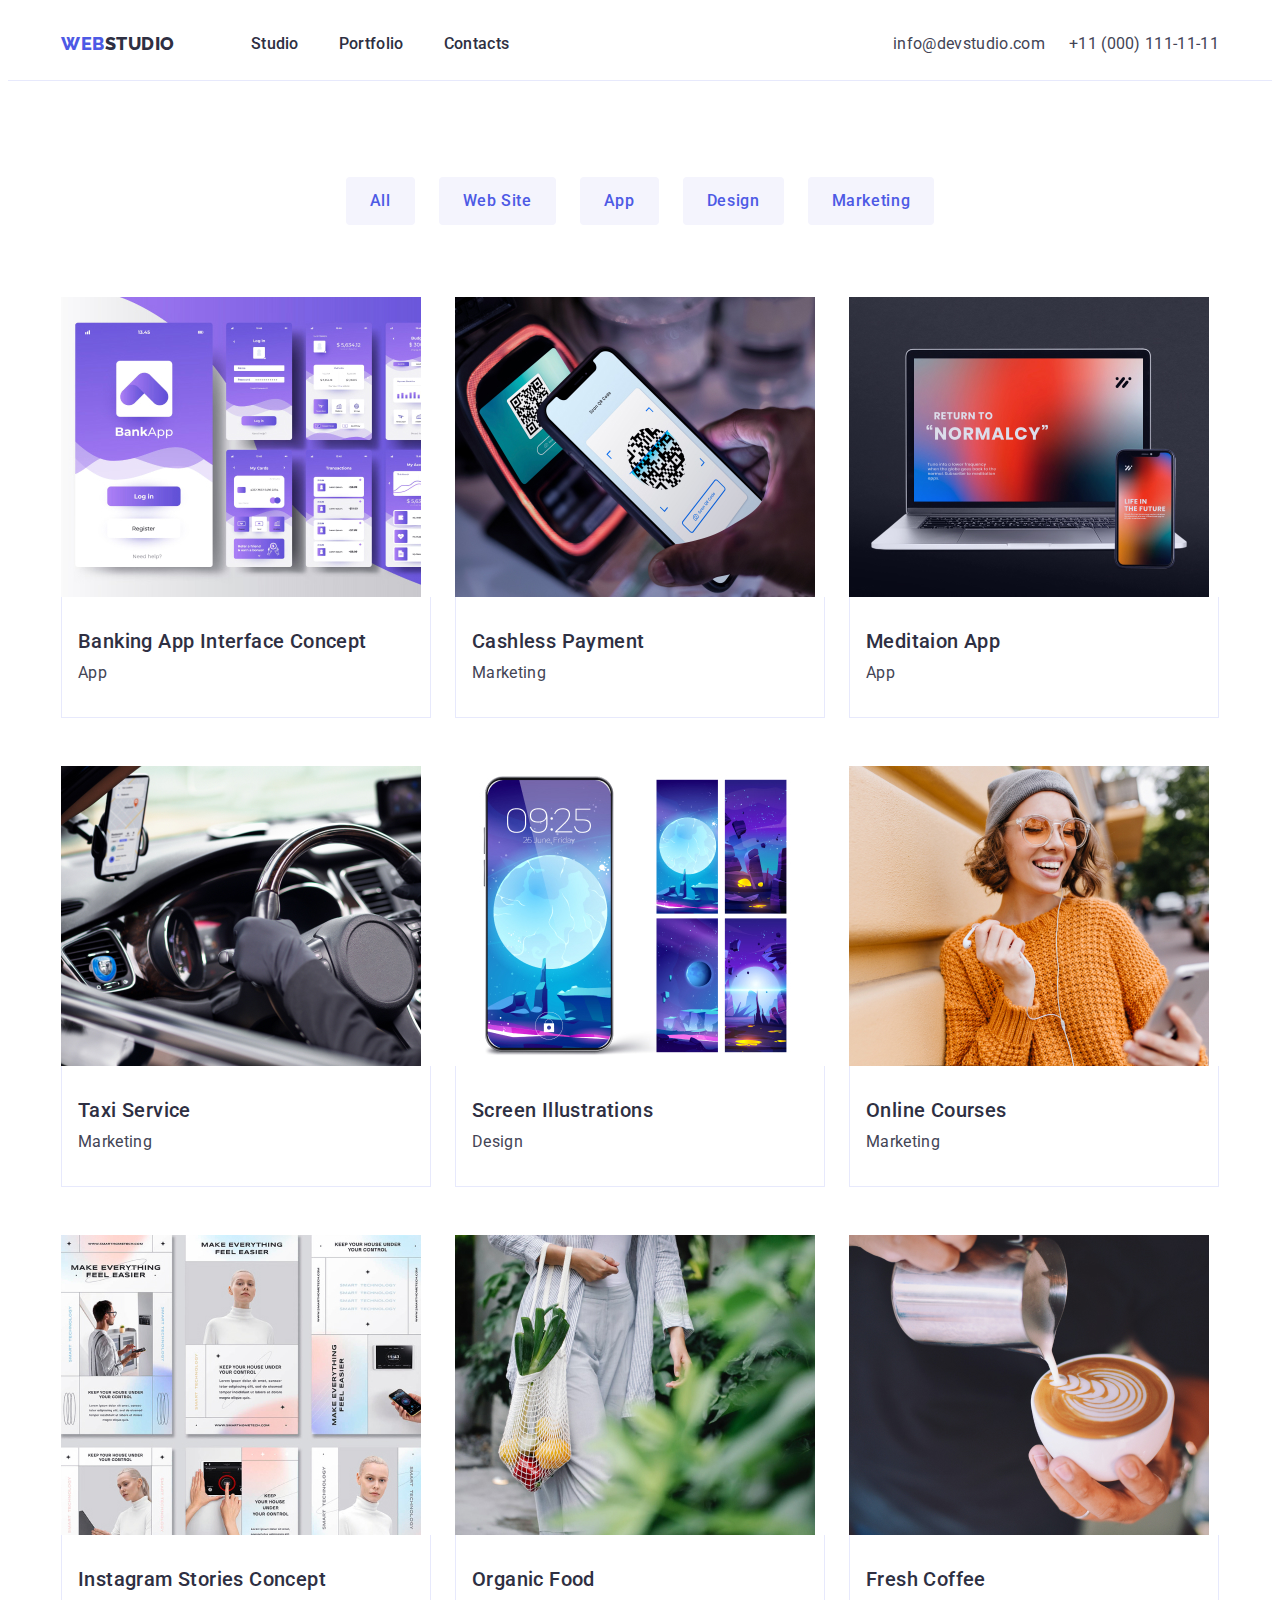
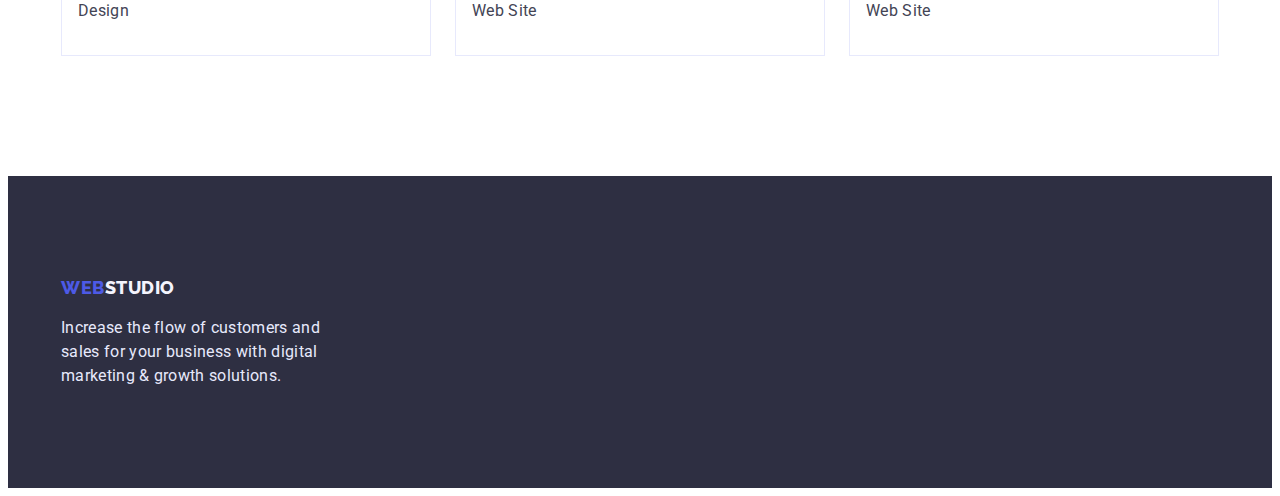
==== portfolio.html @ 55a63433 "update" ====
<!DOCTYPE html>
<html lang="en">
  <head>
    <meta charset="UTF-8" />
    <meta http-equiv="X-UA-Compatible" content="IE=edge" />
    <meta name="viewport" content="width=device-width, initial-scale=1.0" />
    <title>Document</title>
    <link rel="preconnect" href="https://fonts.googleapis.com" />
    <link rel="preconnect" href="https://fonts.gstatic.com" crossorigin />
    <link
      href="https://fonts.googleapis.com/css2?family=Raleway:wght@800&family=Roboto:wght@400;500;700;900&display=swap"
      rel="stylesheet"
    />
    <link
      rel="stylesheet"
      href="https://cdnjs.cloudflare.com/ajax/libs/modern-normalize/1.1.0/modern-normalize.min.css"
      integrity="sha512-wpPYUAdjBVSE4KJnH1VR1HeZfpl1ub8YT/NKx4PuQ5NmX2tKuGu6U/JRp5y+Y8XG2tV+wKQpNHVUX03MfMFn9Q=="
      crossorigin="anonymous"
      referrerpolicy="no-referrer"
    />
    <link rel="stylesheet" href="./css/styles.css" />
  </head>

  <body>
    <header class="page-header">
      <div class="container page-header-container">
        <nav class="header-nav">
          <a href="./index.html" class="logo-first"
            >Web<span class="logo-second">Studio</span></a
          >

          <ul class="site-nav">
            <li>
              <a href="./index.html" class="link">Studio</a>
            </li>
            <li>
              <a href="./portfolio.html" class="link">Portfolio</a>
            </li>
            <li>
              <a href="" class="link">Contacts</a>
            </li>
          </ul>
        </nav>

        <address>
          <ul class="adress-list">
            <li>
              <a class="adress-list link" href="mailto:info@devstudio.com"
                >info@devstudio.com
              </a>
            </li>
            <li>
              <a class="adress-list link" href="tel:+110001111111"
                >+11 (000) 111-11-11
              </a>
            </li>
          </ul>
        </address>
      </div>
    </header>

    <main>
      <section class="portfolio">
        <div class="container">
          <h1 hidden>Portfolio</h1>
          <ul class="container-button">
            <li><button type="button" class="button-portfolio">All</button></li>
            <li>
              <button type="button" class="button-portfolio">Web Site</button>
            </li>
            <li><button type="button" class="button-portfolio">App</button></li>
            <li>
              <button type="button" class="button-portfolio">Design</button>
            </li>
            <li>
              <button type="button" class="button-portfolio">Marketing</button>
            </li>
          </ul>

          <ul class="about-container">
            <li class="about-portfolio">
              <img src="./images/banking.jpg" alt="banking" width="360" />
              <div class="portfolio-context">
                <h3 class="about-subtitle">Banking App Interface Concept</h3>
                <p class="about-text">App</p>
              </div>
            </li>
            <li class="about-portfolio">
              <img
                src="./images/cashlesspayment.jpg"
                alt="cashless"
                width="360"
              />
              <div class="portfolio-context">
                <h3 class="about-subtitle">Cashless Payment</h3>
                <p class="about-text">Marketing</p>
              </div>
            </li>
            <li class="about-portfolio">
              <img
                src="./images/meditaionapp.jpg"
                alt="meditaion"
                width="360"
              />
              <div class="portfolio-context">
                <h3 class="about-subtitle">Meditaion App</h3>
                <p class="about-text">App</p>
              </div>
            </li>
            <li class="about-portfolio">
              <img src="./images/taxiservice.jpg" alt="taxi" width="360" />
              <div class="portfolio-context">
                <h3 class="about-subtitle">Taxi Service</h3>
                <p class="about-text">Marketing</p>
              </div>
            </li>
            <li class="about-portfolio">
              <img
                src="./images/screenillustrations.jpg"
                alt="screen"
                width="360"
              />
              <div class="portfolio-context">
                <h3 class="about-subtitle">Screen Illustrations</h3>
                <p class="about-text">Design</p>
              </div>
            </li>
            <li class="about-portfolio">
              <img src="./images/onlinecourses.jpg" alt="online" width="360" />
              <div class="portfolio-context">
                <h3 class="about-subtitle">Online Courses</h3>
                <p class="about-text">Marketing</p>
              </div>
            </li>
            <li class="about-portfolio">
              <img
                src="./images/instagramstoriesconcept.jpg"
                alt="instagram"
                width="360"
              />
              <div class="portfolio-context">
                <h3 class="about-subtitle">Instagram Stories Concept</h3>
                <p class="about-text">Design</p>
              </div>
            </li>
            <li class="about-portfolio">
              <img src="./images/organicfood.jpg" alt="food" width="360" />
              <div class="portfolio-context">
                <h3 class="about-subtitle">Organic Food</h3>
                <p class="about-text">Web Site</p>
              </div>
            </li>
            <li class="about-portfolio">
              <img src="./images/freshcoffee.jpg" alt="coffee" width="360" />
              <div class="portfolio-context">
                <h3 class="about-subtitle">Fresh Coffee</h3>
                <p class="about-text">Web Site</p>
              </div>
            </li>
          </ul>
        </div>
      </section>
    </main>
    <footer class="footer-section">
      <div class="container">
        <div class="footer-title">
          <a href="./index.html" class="logo-footer"
            >Web<span class="logo-secfooter">Studio</span></a
          >
          <p class="description-footer">
            Increase the flow of customers and sales for your business with
            digital marketing & growth solutions.
          </p>
        </div>
      </div>
    </footer>
  </body>
</html>
---- css/styles.css ----
:root {
  --accent-color: #4d5ae5;
  --primary-color: #434455;
  --main-color: #ffffff;
  --main-bg-color: #ffffff;
  --grey-color: #2e2f42;
  --grey-bg-color: #2e2f42;
  --accent-bg-color: #4d5ae5;
  --mains-color: #e7e9fc;
  --mains-bg-color: #e7e9fc;
  --main-font: 'Raleway', sans-serif;
}
body {
  font-family: 'Roboto', sans-serif;
  font-size: 16px;
  color: var(--primary-color);
  background-color: var(--main-bg-color);
}
ul {
  list-style: none;
}
h1,
h2,
h3,
h4,
p {
  margin-top: 0;
  margin-bottom: 0;
}
ul,
ol {
  margin-top: 0;
  margin-bottom: 0;
  padding-left: 0;
}
img {
  display: block;
  max-width: 100%;
  height: auto;
}

.container {
  width: 1158px;
  margin-left: auto;
  margin-right: auto;
  padding-left: 15px;
  padding-right: 15px;
}

.page-header {
  padding-top: 24px;
  padding-bottom: 24px;
  border-bottom: 1px solid #e7e9fc;
}
.page-header-container {
  display: flex;
  align-items: center;
  justify-content: space-between;
}
.header-nav {
  display: flex;
  align-items: center;
}
.site-nav {
  display: flex;
  align-items: center;
  gap: 40px;
}

.adress-list {
  font-style: normal;
  color: var(--primary-color);
  line-height: 1.5;
  letter-spacing: 0.02em;
  display: flex;
  align-items: center;
  gap: 24px;
}
.adress-list:hover,
.adress-list:focus {
  color: var(--accent-color);
}

.logo-first {
  font-family: 'Raleway';
  font-weight: 800;
  font-size: 18px;
  line-height: 1.33;
  letter-spacing: 0.03em;
  color: var(--accent-color);
  text-transform: uppercase;
  text-decoration: none;
  margin-right: 76px;
}
.logo-second {
  color: var(--grey-color);
}
.site-nav .link {
  font-weight: 500;
  line-height: 1.5;
  letter-spacing: 0.02em;
  color: var(--grey-color);
  text-decoration: none;
}
.site-nav .link:hover,
.site-nav .link:focus {
  color: var(--accent-color);
}
.adress-list {
  font-style: normal;
  color: var(--primary-color);
  line-height: 1.5;
  letter-spacing: 0.02em;
  display: flex;
  align-items: center;
  margin-left: auto;
}

.link {
  text-decoration: none;
}
.hero {
  background-color: var(--grey-bg-color);
  text-align: center;
  padding: 188px 0;
}

.hero-title {
  font-size: 56px;
  line-height: 1.07;
  text-align: center;
  letter-spacing: 0.02em;
  color: var(--main-color);
  width: 496px;
  margin-left: auto;
  margin-right: auto;
  margin-bottom: 48px;
}
.hero-button {
  font-family: 'Roboto', sans-serif;
  font-weight: 500;
  font-size: 16px;
  line-height: 1.5;
  background: var(--accent-bg-color);
  letter-spacing: 0.04em;
  color: var(--main-color);
  border-radius: 4px;
  cursor: pointer;
  border: 0px;
  min-width: 163px;
  padding-top: 16px;
  padding-bottom: 16px;
  padding-left: 32px;
  padding-right: 32px;
}
.hero-button:hover,
.hero-button.link:focus {
  color: #404bbf;
}
.description {
  padding-top: 120px;
}

.description-list {
  display: flex;
  justify-content: space-between;
}
.description-item {
  width: 264px;
}
.description-subtitle {
  font-weight: 500;
  font-size: 20px;
  line-height: 1.2;
  letter-spacing: 0.02em;
  color: var(--grey-color);
  margin-bottom: 8px;
}

.description-text {
  line-height: 1.5;
  letter-spacing: 0.02em;
  color: var(--primary-color);
}

.job {
  padding: 120px 0;
}
.job-list {
  display: flex;
  justify-content: space-between;
}

.secjob {
  background: #f4f4fd;
  padding: 120px 0;
}
.job-seclist {
  display: flex;
  justify-content: space-between;
}

.team-tittle {
  font-size: 36px;
  line-height: 1.11;
  letter-spacing: 0.02em;
  text-transform: capitalize;
  color: var(--grey-color);
  text-align: center;
  margin-bottom: 72px;
}
.job-tittle {
  font-size: 36px;
  line-height: 1.11;
  letter-spacing: 0.02em;
  text-transform: capitalize;
  color: var(--grey-color);
  text-align: center;
  margin-bottom: 72px;
}
.about-subtitle {
  font-weight: 500;
  font-size: 20px;
  line-height: 1.2;
  letter-spacing: 0.02em;
  color: var(--grey-color);
  margin-bottom: 8px;
}

.about-text {
  line-height: 1.5;
  letter-spacing: 0.02em;
  color: var(--primary-color);
}
.secjob-img {
  margin-bottom: 32px;
}
.secjob-item {
  padding-bottom: 32px;
  background: #ffffff;
  box-shadow: 0px 1px 6px rgba(46, 47, 66, 0.08),
    0px 1px 1px rgba(46, 47, 66, 0.16), 0px 2px 1px rgba(46, 47, 66, 0.08);
  border-radius: 0px 0px 4px 4px;
  text-align: center;
}

.footer-section {
  background: var(--grey-bg-color);
  padding-top: 100px;
  padding-bottom: 100px;
}
.footer-title {
  max-width: 264px;
}

.description-footer {
  margin-top: 16px;
  margin-bottom: 0px;
  line-height: 1.5;
  letter-spacing: 0.02em;
  color: var(--mains-color);
}

.logo-footer {
  font-family: 'Raleway';
  font-weight: 800;
  font-size: 18px;
  line-height: 1.33;
  letter-spacing: 0.03em;
  color: var(--accent-color);
  text-transform: uppercase;
  text-decoration: none;
}

.logo-secfooter {
  color: #f4f4fd;
}

ul {
  list-style: none;
}
.portfolio {
  padding-top: 96px;
  padding-bottom: 120px;
}
.container-button {
  display: flex;
  justify-content: center;
  gap: 24px;
  margin-bottom: 72px;
}
.button-portfolio {
  font-weight: 500;
  font-family: 'Roboto', sans-serif;
  letter-spacing: 0.04em;
  font-size: 16px;
  line-height: 1.5;
  border-radius: 4px;
  cursor: pointer;
  color: var(--accent-color);
  background-color: #f4f4fd;
  padding-top: 12px;
  padding-bottom: 12px;
  padding-left: 24px;
  padding-right: 24px;
  border: none;
}
.portfolio-context {
  padding-top: 32px;
  padding-bottom: 32px;
  padding-left: 16px;
  border: 1px solid #e7e9fc;
  border-top: 0;
}
.about-container {
  display: flex;
  flex-wrap: wrap;
  gap: 48px 24px;
}
.button-portfolio:hover,
.button-portfolio:focus {
  background-color: #404bbf;
  color: var(--main-color);
}

.about-portfolio {
  flex-basis: calc((100% - 2 * 24px) / 3);
}
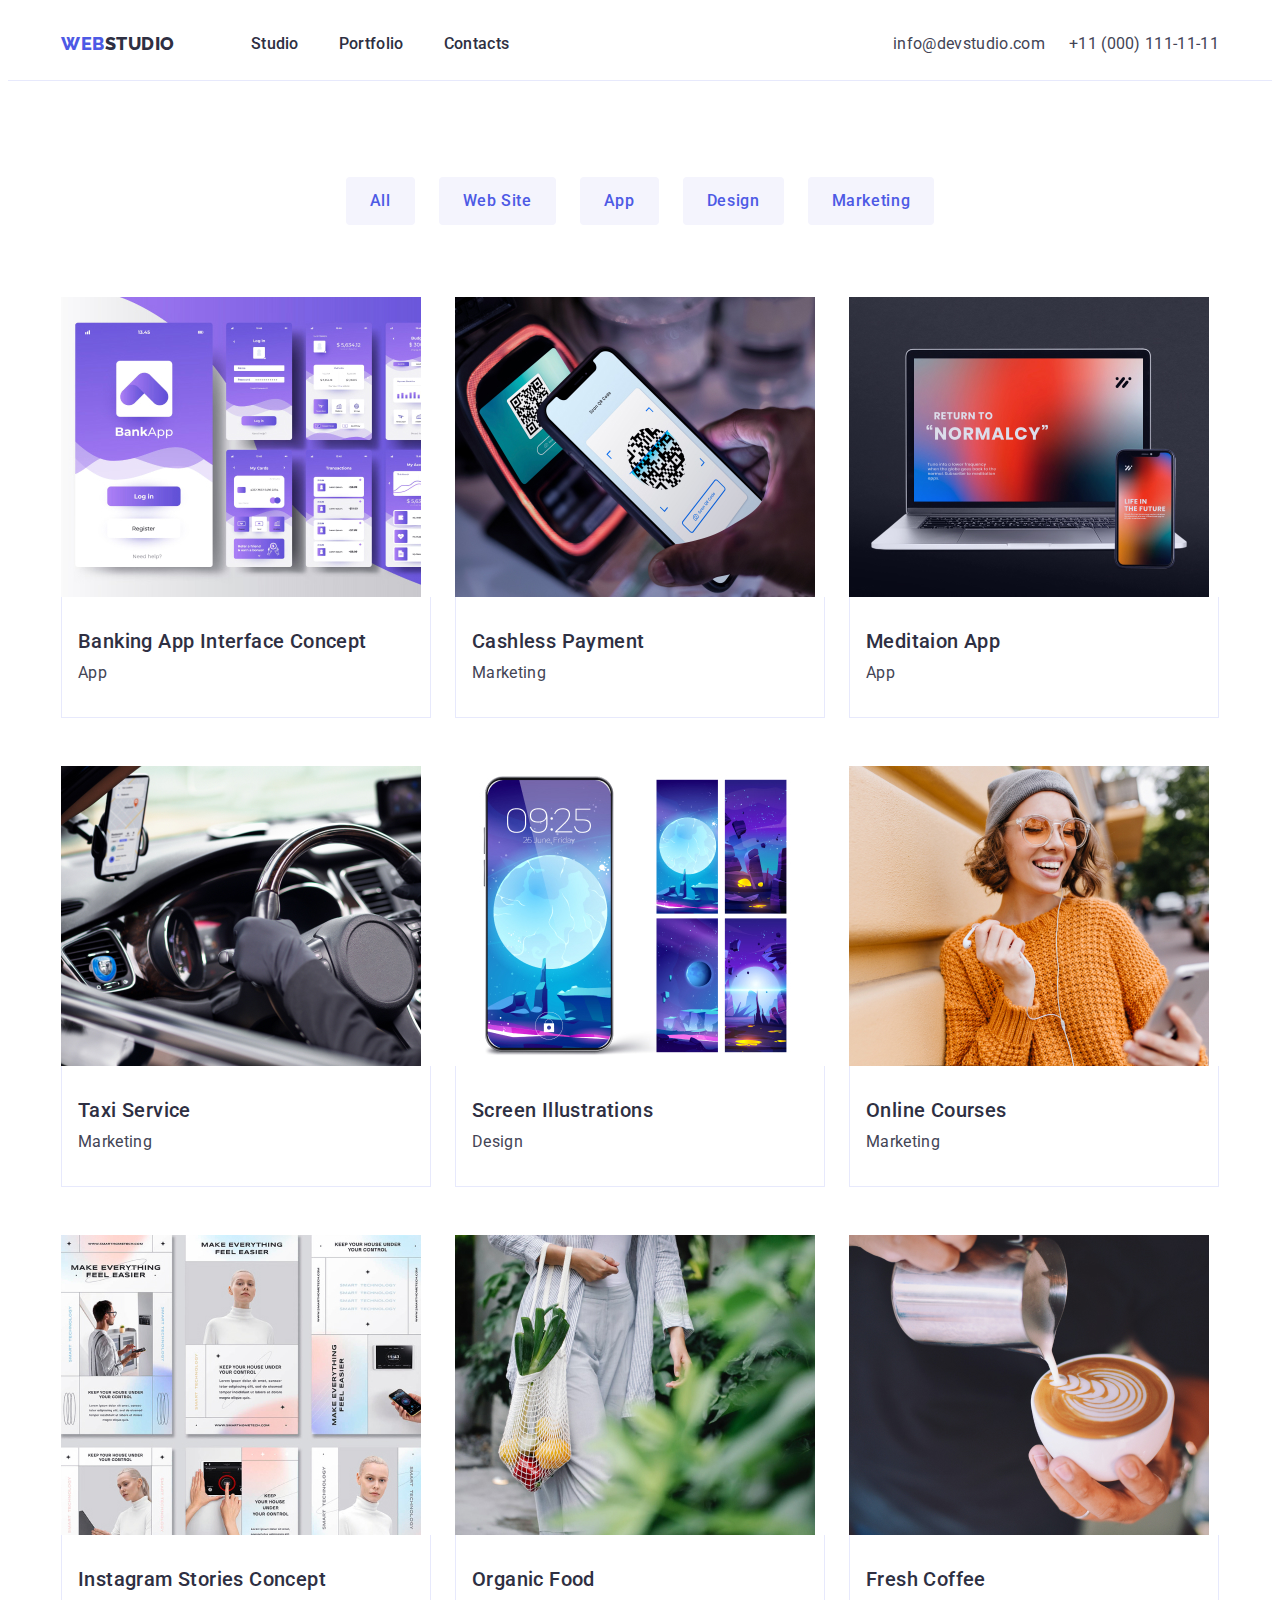
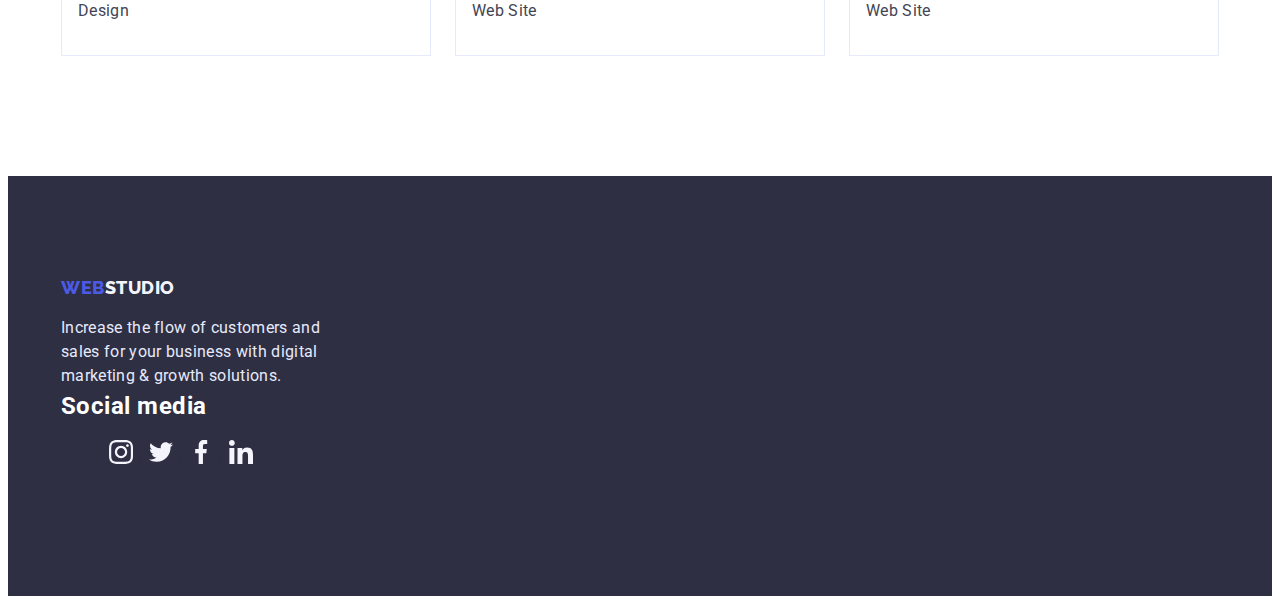
==== commit 377e330e: "update" ====
--- a/portfolio.html
+++ b/portfolio.html
@@ -161,17 +161,51 @@
         </div>
       </section>
     </main>
-    <footer class="footer-section">
+     <footer class="footer-section">
       <div class="container">
         <div class="footer-title">
           <a href="./index.html" class="logo-footer"
             >Web<span class="logo-secfooter">Studio</span></a
           >
+
           <p class="description-footer">
             Increase the flow of customers and sales for your business with
             digital marketing & growth solutions.
           </p>
         </div>
+        <div>
+          <h2 class="socials-tittle">Social media</h2>
+        <ul class="socials-list1">
+          <li class="socials-item1">
+            <a href="socials-link1">
+              <svg class="socials-icon1">
+                <use href="./images/icons.svg#icon-instagram-2"></use>
+              </svg>
+            </a>
+          </li>
+          <li class="socials-item1">
+            <a href="socials-link1">
+              <svg class="socials-icon1">
+                <use href="./images/icons.svg#icon-twitter-1"></use>
+              </svg>
+            </a>
+          </li>
+          <li class="socials-item1">
+            <a href="socials-link1">
+              <svg class="socials-icon1">
+                <use href="./images/icons.svg#icon-facebook-1"></use>
+              </svg>
+            </a>
+          </li>
+          <li class="socials-item1">
+            <a href="socials-link1">
+              <svg class="socials-icon1">
+                <use href="./images/icons.svg#icon-linkedin-1"></use>
+              </svg>
+            </a>
+            </div>
+          </li>
+        </ul>
       </div>
     </footer>
   </body>
--- a/css/styles.css
+++ b/css/styles.css
@@ -9,6 +9,7 @@
   --mains-color: #e7e9fc;
   --mains-bg-color: #e7e9fc;
   --main-font: 'Raleway', sans-serif;
+  --customers-color: #8e8f99;
 }
 body {
   font-family: 'Roboto', sans-serif;
@@ -120,9 +121,19 @@
   text-decoration: none;
 }
 .hero {
-  background-color: var(--grey-bg-color);
+  margin: 0 auto;
   text-align: center;
   padding: 188px 0;
+  background-image: linear-gradient(
+      rgba(46, 47, 66, 0.7),
+      rgba(46, 47, 66, 0.7)
+    ),
+    url('../images/peopleoffice\ 1.jpg');
+  background-repeat: no-repeat;
+  background-position: center;
+  background-size: cover;
+  background-attachment: fixed;
+  background-color: var(--mains-bg-color);
 }
 
 .hero-title {
@@ -157,6 +168,24 @@
 .hero-button.link:focus {
   color: #404bbf;
 }
+.icon-list {
+  height: 64px;
+  width: 59px;
+}
+
+.icon {
+  background: #f4f4fd;
+  border-radius: 4px;
+  display: flex;
+  justify-content: center;
+  left: 0px;
+  top: 0px;
+  width: 264px;
+  height: 112px;
+  padding-top: 24px;
+  padding-bottom: 24px;
+}
+
 .description {
   padding-top: 120px;
 }
@@ -165,6 +194,7 @@
   display: flex;
   justify-content: space-between;
 }
+
 .description-item {
   width: 264px;
 }
@@ -242,6 +272,40 @@
     0px 1px 1px rgba(46, 47, 66, 0.16), 0px 2px 1px rgba(46, 47, 66, 0.08);
   border-radius: 0px 0px 4px 4px;
   text-align: center;
+}
+.socials-list {
+  display: flex;
+  gap: 24px;
+  justify-content: center;
+  align-items: center;
+  padding: 8px 16 px 0 16px;
+}
+.socials-icon {
+  width: 16px;
+  height: 16px;
+  fill: #f4f4fd;
+}
+
+.socials-item {
+  width: 40px;
+  height: 40px;
+  display: flex;
+  align-items: center;
+  justify-content: center;
+  background: blue;
+  border-radius: 50%;
+}
+.socials-link {
+  display: flex;
+  align-items: center;
+  justify-content: center;
+  width: 100%;
+  height: 100%;
+  background-color: var(--accent-bg-color);
+  border-radius: 50%;
+}
+.socials-link:hover {
+  background-color: var(--accent-bg-color);
 }
 
 .footer-section {
@@ -326,3 +390,88 @@
 .about-portfolio {
   flex-basis: calc((100% - 2 * 24px) / 3);
 }
+.customers-title {
+  font-size: 36px;
+  line-height: 1.11;
+  letter-spacing: 0.02em;
+  text-transform: capitalize;
+  color: var(--grey-color);
+  text-align: center;
+  padding-top: 130px;
+  padding-bottom: 72px;
+}
+.customer {
+  height: 88px;
+  width: 168px;
+}
+.adress-customers {
+  display: flex;
+  align-items: center;
+  justify-content: center;
+  width: 100%;
+  height: 100%;
+  border: 1px solid var(--customers-color);
+  border-radius: 4px;
+}
+.adress-customers :hover {
+  fill: var(--accent-color);
+  border: 1px solid var(--customers-color);
+  border-radius: 4px;
+}
+
+.icons-customers {
+  fill: var(--customers-color);
+  height: 56px;
+  width: 104px;
+}
+.customers-list {
+  font-style: normal;
+  color: var(--customers-color);
+  line-height: 1.5;
+  letter-spacing: 0.02em;
+  display: flex;
+  align-items: center;
+  gap: 24px;
+  padding-bottom: 120px;
+}
+.socials-item1 {
+  width: 40px;
+  height: 40px;
+  display: flex;
+  text-align: center;
+  justify-content: center;
+  background: #2e2f42;
+  border-radius: 50%;
+}
+.socials-icon1 {
+  width: 24px;
+  height: 24px;
+  fill: #f4f4fd;
+  background: #2e2f42;
+}
+.socials-tittle {
+  font-weight: 500px;
+  line-height: 1.5;
+  letter-spacing: 0.02em;
+  color: var(--main-bg-color);
+  margin-bottom: 16px;
+  display: block;
+}
+.socials-list1 {
+  display: flex;
+  margin-block-start: 1em;
+  margin-block-end: 1em;
+  margin-inline-start: 0px;
+  margin-inline-end: 0px;
+  padding-inline-start: 40px;
+}
+.socials-link1 {
+  display: flex;
+  width: 100%;
+  height: 100%;
+  background-color: rgba(255, 255, 255, 0.1);
+  border-radius: 50%;
+  align-items: center;
+  justify-content: center;
+  text-decoration: underline;
+}
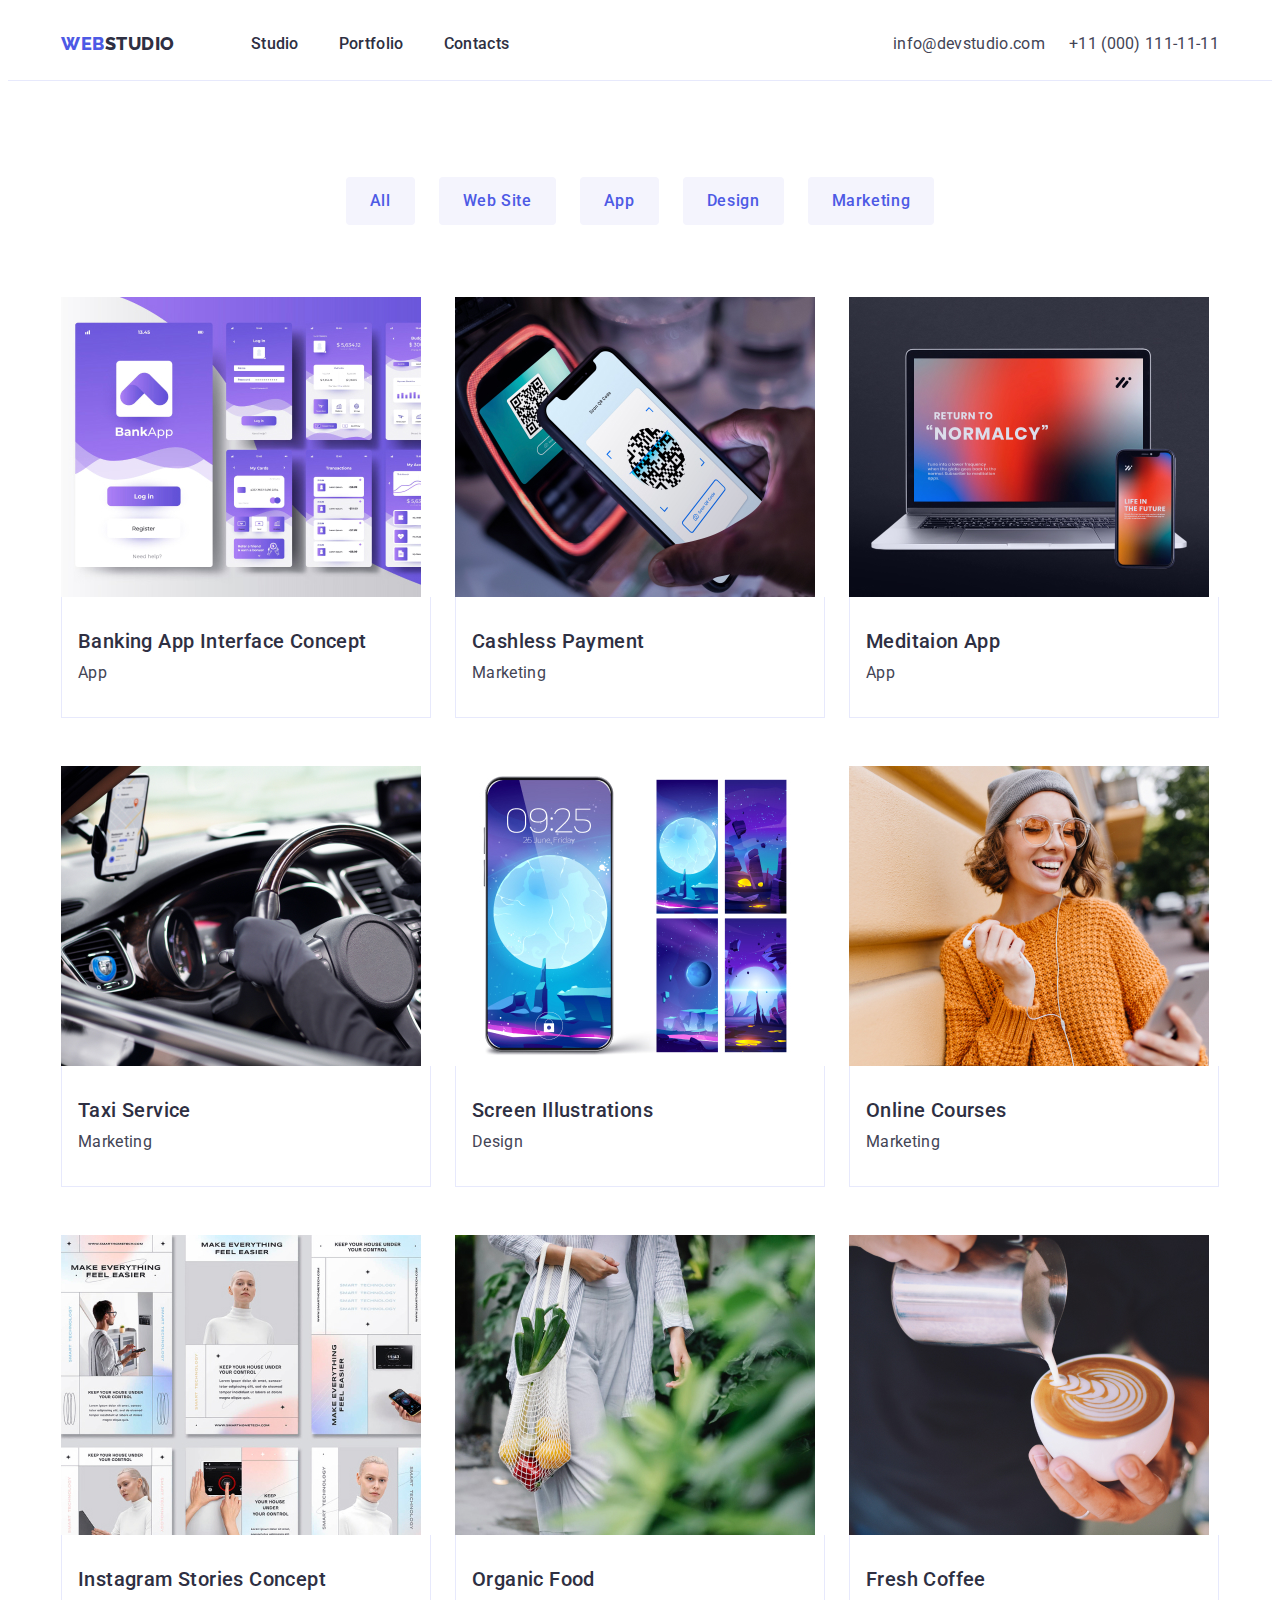
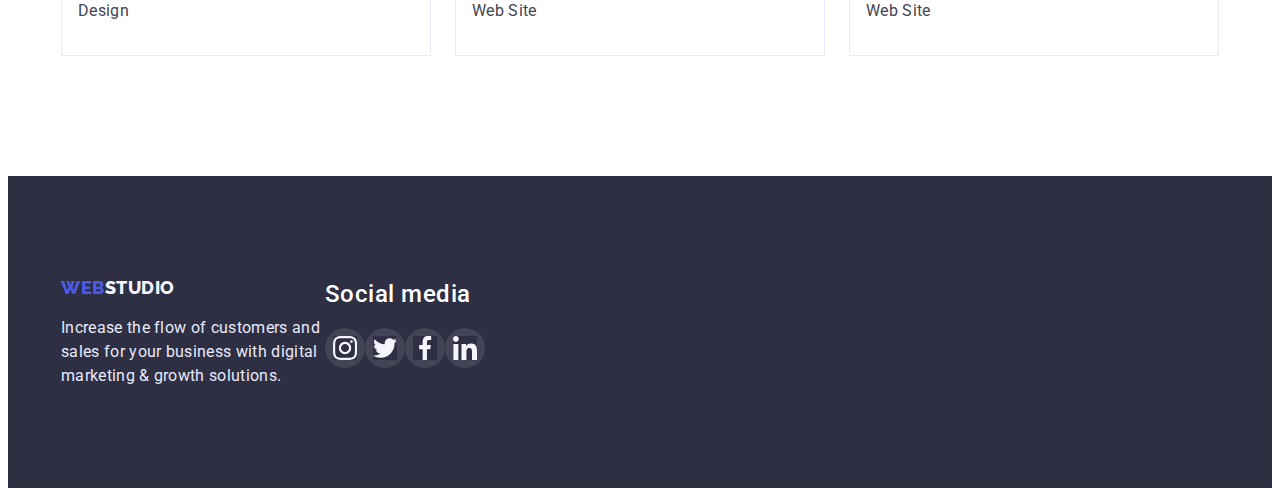
==== commit 066ed73e: "update" ====
--- a/portfolio.html
+++ b/portfolio.html
@@ -162,7 +162,8 @@
       </section>
     </main>
      <footer class="footer-section">
-      <div class="container">
+        <div class="container">
+      <div class="container-footer">
         <div class="footer-title">
           <a href="./index.html" class="logo-footer"
             >Web<span class="logo-secfooter">Studio</span></a
@@ -173,39 +174,39 @@
             digital marketing & growth solutions.
           </p>
         </div>
-        <div>
+        <div class="footer-container">
           <h2 class="socials-tittle">Social media</h2>
-        <ul class="socials-list1">
-          <li class="socials-item1">
-            <a href="socials-link1">
-              <svg class="socials-icon1">
-                <use href="./images/icons.svg#icon-instagram-2"></use>
-              </svg>
-            </a>
-          </li>
-          <li class="socials-item1">
-            <a href="socials-link1">
-              <svg class="socials-icon1">
-                <use href="./images/icons.svg#icon-twitter-1"></use>
-              </svg>
-            </a>
-          </li>
-          <li class="socials-item1">
-            <a href="socials-link1">
-              <svg class="socials-icon1">
-                <use href="./images/icons.svg#icon-facebook-1"></use>
-              </svg>
-            </a>
-          </li>
-          <li class="socials-item1">
-            <a href="socials-link1">
-              <svg class="socials-icon1">
-                <use href="./images/icons.svg#icon-linkedin-1"></use>
-              </svg>
-            </a>
-            </div>
-          </li>
-        </ul>
+          <ul class="socials-list1">
+            <li class="socials-item1">
+              <a class="socials-link1" href>
+                <svg class="socials-icon1">
+                  <use href="./images/icons.svg#icon-instagram-2"></use>
+                </svg>
+              </a>
+            </li>
+            <li class="socials-item1">
+              <a class="socials-link1" href>
+                <svg class="socials-icon1">
+                  <use href="./images/icons.svg#icon-twitter-1"></use>
+                </svg>
+              </a>
+            </li>
+            <li class="socials-item1">
+              <a class="socials-link1" href>
+                <svg class="socials-icon1">
+                  <use href="./images/icons.svg#icon-facebook-1"></use>
+                </svg>
+              </a>
+            </li>
+            <li class="socials-item1">
+              <a class="socials-link1" href>
+                <svg class="socials-icon1">
+                  <use href="./images/icons.svg#icon-linkedin-1"></use>
+                </svg>
+              </a>
+            </li>
+          </ul>
+        </div>
       </div>
     </footer>
   </body>
--- a/css/styles.css
+++ b/css/styles.css
@@ -132,8 +132,8 @@
   background-repeat: no-repeat;
   background-position: center;
   background-size: cover;
-  background-attachment: fixed;
   background-color: var(--mains-bg-color);
+  max-width: 1440px;
 }
 
 .hero-title {
@@ -178,12 +178,10 @@
   border-radius: 4px;
   display: flex;
   justify-content: center;
-  left: 0px;
-  top: 0px;
   width: 264px;
   height: 112px;
-  padding-top: 24px;
-  padding-bottom: 24px;
+  align-items: center;
+  margin: 8px;
 }
 
 .description {
@@ -278,22 +276,15 @@
   gap: 24px;
   justify-content: center;
   align-items: center;
-  padding: 8px 16 px 0 16px;
 }
 .socials-icon {
   width: 16px;
   height: 16px;
-  fill: #f4f4fd;
 }
 
 .socials-item {
   width: 40px;
   height: 40px;
-  display: flex;
-  align-items: center;
-  justify-content: center;
-  background: blue;
-  border-radius: 50%;
 }
 .socials-link {
   display: flex;
@@ -301,11 +292,12 @@
   justify-content: center;
   width: 100%;
   height: 100%;
-  background-color: var(--accent-bg-color);
   border-radius: 50%;
-}
-.socials-link:hover {
-  background-color: var(--accent-bg-color);
+  background: #4d5ae5;
+}
+.socials-link:hover,
+.socials-link:focus {
+  background-color: #404bbf;
 }
 
 .footer-section {
@@ -397,9 +389,13 @@
   text-transform: capitalize;
   color: var(--grey-color);
   text-align: center;
+  padding-bottom: 72px;
+}
+.sections-customers {
+  padding-bottom: 120px;
   padding-top: 130px;
-  padding-bottom: 72px;
-}
+}
+
 .customer {
   height: 88px;
   width: 168px;
@@ -432,7 +428,6 @@
   display: flex;
   align-items: center;
   gap: 24px;
-  padding-bottom: 120px;
 }
 .socials-item1 {
   width: 40px;
@@ -450,7 +445,7 @@
   background: #2e2f42;
 }
 .socials-tittle {
-  font-weight: 500px;
+  font-weight: 500;
   line-height: 1.5;
   letter-spacing: 0.02em;
   color: var(--main-bg-color);
@@ -459,11 +454,6 @@
 }
 .socials-list1 {
   display: flex;
-  margin-block-start: 1em;
-  margin-block-end: 1em;
-  margin-inline-start: 0px;
-  margin-inline-end: 0px;
-  padding-inline-start: 40px;
 }
 .socials-link1 {
   display: flex;
@@ -475,3 +465,11 @@
   justify-content: center;
   text-decoration: underline;
 }
+.socials-link1:hover,
+.socials-link1:focus {
+  background-color: #31d0aa;
+}
+
+.container-footer {
+  display: flex;
+}
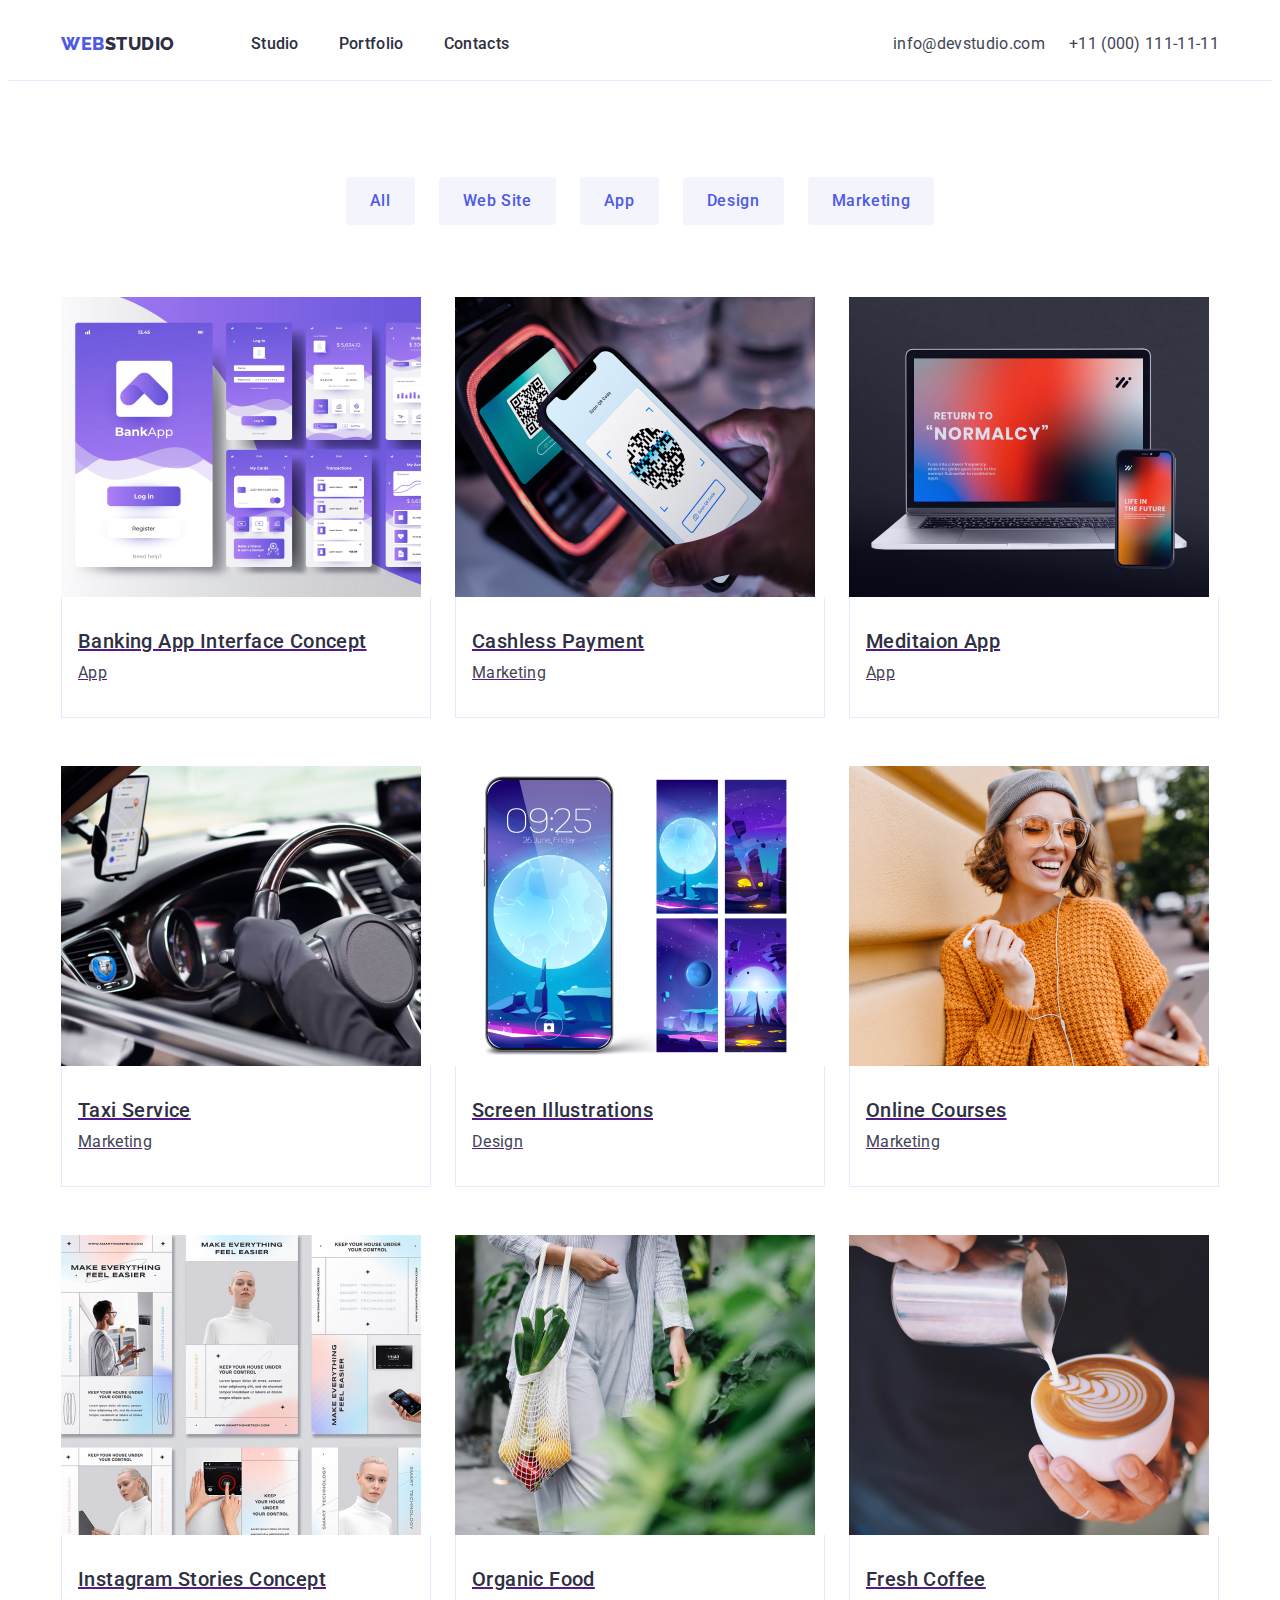
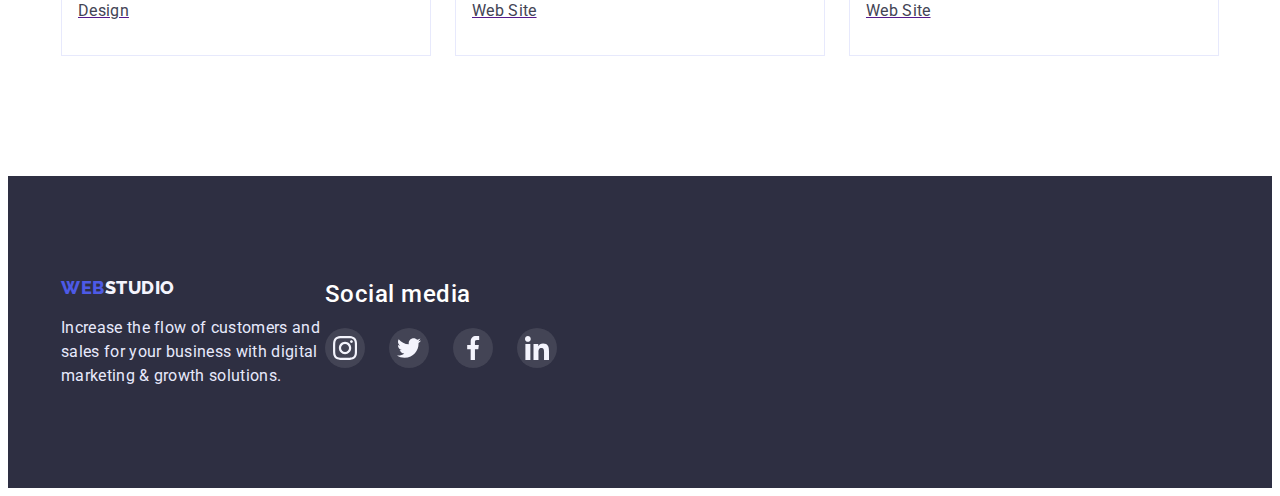
==== commit 113a4438: "update" ====
--- a/portfolio.html
+++ b/portfolio.html
@@ -79,13 +79,16 @@
 
           <ul class="about-container">
             <li class="about-portfolio">
+              <a class="portfolio-link"href>
               <img src="./images/banking.jpg" alt="banking" width="360" />
               <div class="portfolio-context">
                 <h3 class="about-subtitle">Banking App Interface Concept</h3>
                 <p class="about-text">App</p>
               </div>
-            </li>
-            <li class="about-portfolio">
+              </a>
+            </li>
+            <li class="about-portfolio">
+               <a class="portfolio-link"href>
               <img
                 src="./images/cashlesspayment.jpg"
                 alt="cashless"
@@ -95,8 +98,10 @@
                 <h3 class="about-subtitle">Cashless Payment</h3>
                 <p class="about-text">Marketing</p>
               </div>
-            </li>
-            <li class="about-portfolio">
+              </a>
+            </li>
+            <li class="about-portfolio">
+               <a class="portfolio-link"href>
               <img
                 src="./images/meditaionapp.jpg"
                 alt="meditaion"
@@ -106,15 +111,19 @@
                 <h3 class="about-subtitle">Meditaion App</h3>
                 <p class="about-text">App</p>
               </div>
-            </li>
-            <li class="about-portfolio">
+              </a>
+            </li>
+            <li class="about-portfolio">
+              <a class="portfolio-link"href>
               <img src="./images/taxiservice.jpg" alt="taxi" width="360" />
               <div class="portfolio-context">
                 <h3 class="about-subtitle">Taxi Service</h3>
                 <p class="about-text">Marketing</p>
               </div>
-            </li>
-            <li class="about-portfolio">
+              </a>
+            </li>
+            <li class="about-portfolio">
+              <a class="portfolio-link"href>
               <img
                 src="./images/screenillustrations.jpg"
                 alt="screen"
@@ -124,15 +133,19 @@
                 <h3 class="about-subtitle">Screen Illustrations</h3>
                 <p class="about-text">Design</p>
               </div>
-            </li>
-            <li class="about-portfolio">
+              </a>
+            </li>
+            <li class="about-portfolio">
+              <a class="portfolio-link"href>
               <img src="./images/onlinecourses.jpg" alt="online" width="360" />
               <div class="portfolio-context">
                 <h3 class="about-subtitle">Online Courses</h3>
                 <p class="about-text">Marketing</p>
               </div>
-            </li>
-            <li class="about-portfolio">
+              </a>
+            </li>
+            <li class="about-portfolio">
+              <a class="portfolio-link"href>
               <img
                 src="./images/instagramstoriesconcept.jpg"
                 alt="instagram"
@@ -142,20 +155,25 @@
                 <h3 class="about-subtitle">Instagram Stories Concept</h3>
                 <p class="about-text">Design</p>
               </div>
-            </li>
-            <li class="about-portfolio">
+              </a>
+            </li>
+            <li class="about-portfolio">
+              <a class="portfolio-link"href>
               <img src="./images/organicfood.jpg" alt="food" width="360" />
               <div class="portfolio-context">
                 <h3 class="about-subtitle">Organic Food</h3>
                 <p class="about-text">Web Site</p>
               </div>
-            </li>
-            <li class="about-portfolio">
+              </a>
+            </li>
+            <li class="about-portfolio">
+                <a class="portfolio-link"href>
               <img src="./images/freshcoffee.jpg" alt="coffee" width="360" />
               <div class="portfolio-context">
                 <h3 class="about-subtitle">Fresh Coffee</h3>
                 <p class="about-text">Web Site</p>
               </div>
+              </a>
             </li>
           </ul>
         </div>
--- a/css/styles.css
+++ b/css/styles.css
@@ -382,6 +382,12 @@
 .about-portfolio {
   flex-basis: calc((100% - 2 * 24px) / 3);
 }
+.portfolio-link:hover .portfolio-context,
+.portfolio-link:focus .portfolio-context {
+  box-shadow: 0px 1px 6px rgba(46, 47, 66, 0.08),
+    0px 1px 1px rgba(46, 47, 66, 0.16), 0px 2px 1px rgba(46, 47, 66, 0.08);
+}
+
 .customers-title {
   font-size: 36px;
   line-height: 1.11;
@@ -408,17 +414,18 @@
   height: 100%;
   border: 1px solid var(--customers-color);
   border-radius: 4px;
-}
-.adress-customers :hover {
-  fill: var(--accent-color);
-  border: 1px solid var(--customers-color);
-  border-radius: 4px;
+  fill: var(--customers-color);
+}
+.adress-customers:hover,
+.adress-customers:focus {
+  fill: #404bbf;
+  border-color: #404bbf;
 }
 
 .icons-customers {
-  fill: var(--customers-color);
   height: 56px;
   width: 104px;
+  fill: currentColor;
 }
 .customers-list {
   font-style: normal;
@@ -442,7 +449,6 @@
   width: 24px;
   height: 24px;
   fill: #f4f4fd;
-  background: #2e2f42;
 }
 .socials-tittle {
   font-weight: 500;
@@ -454,6 +460,7 @@
 }
 .socials-list1 {
   display: flex;
+  gap: 24px;
 }
 .socials-link1 {
   display: flex;
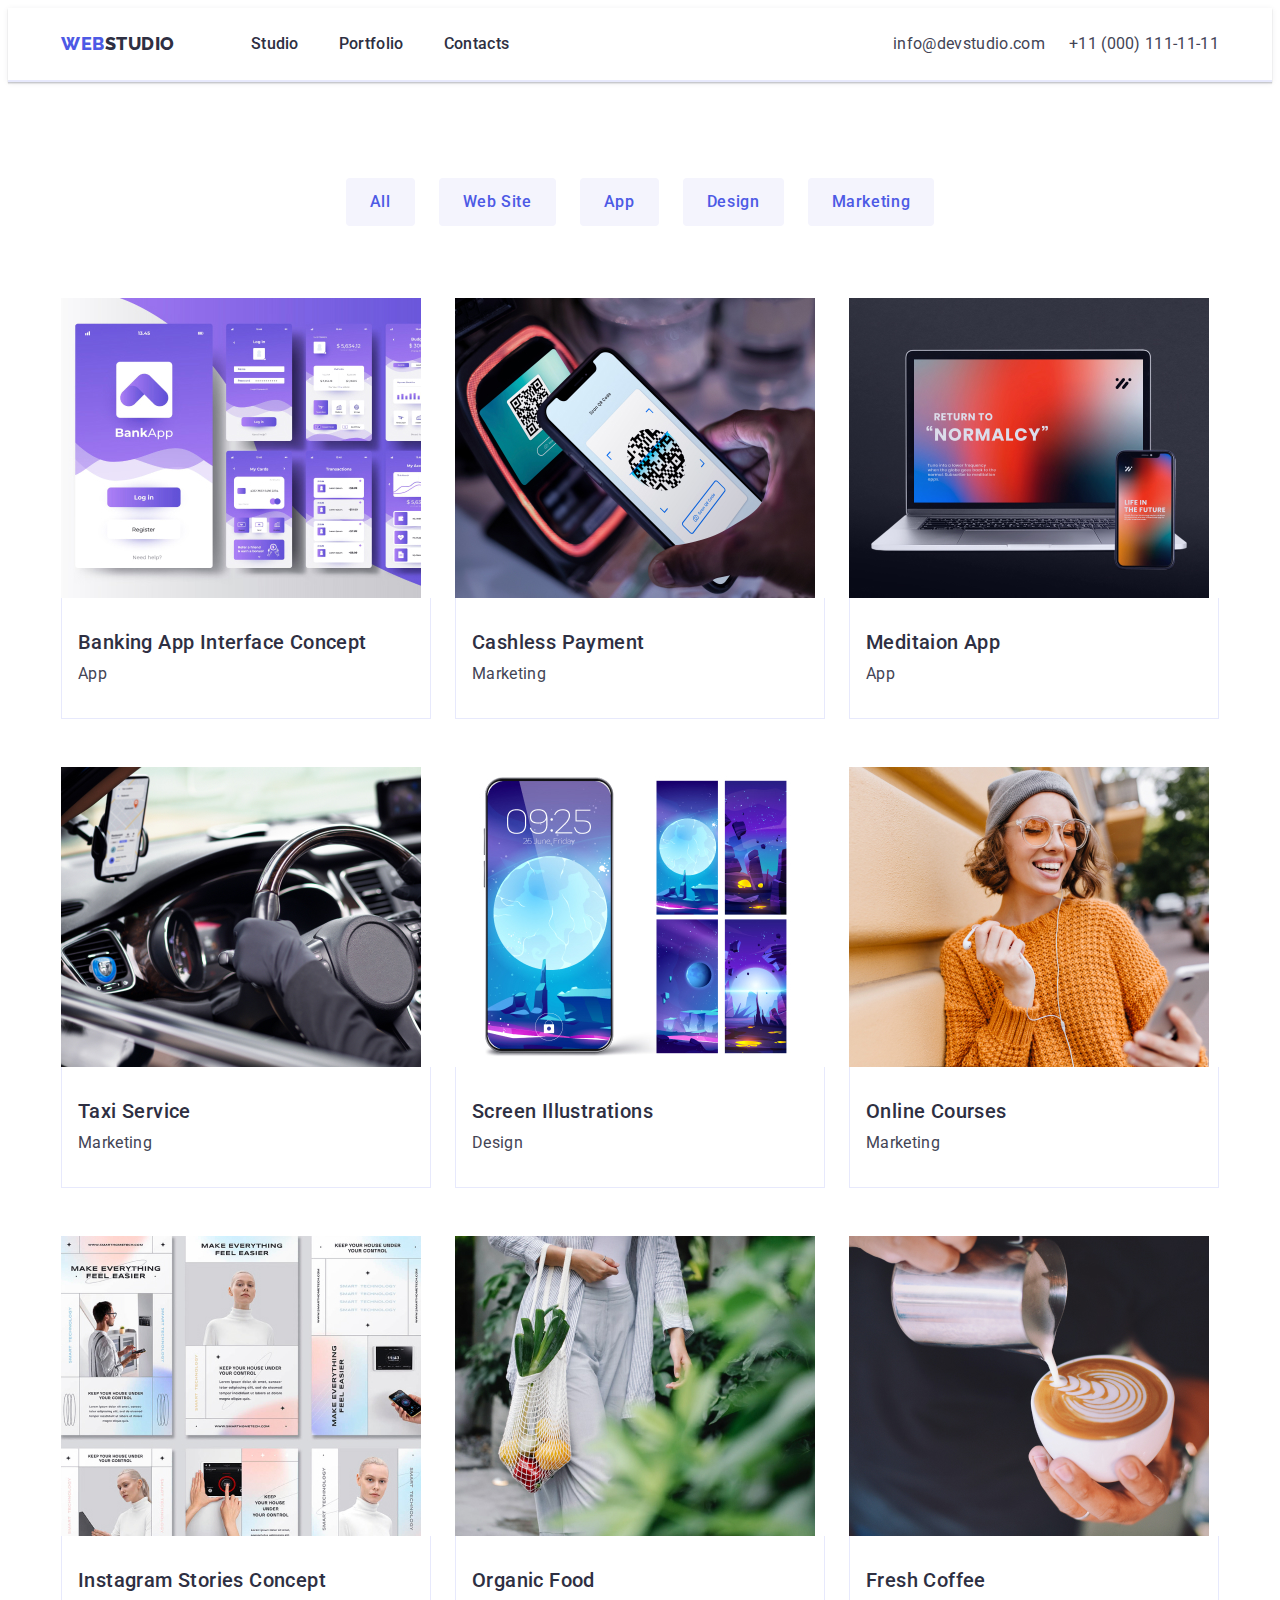
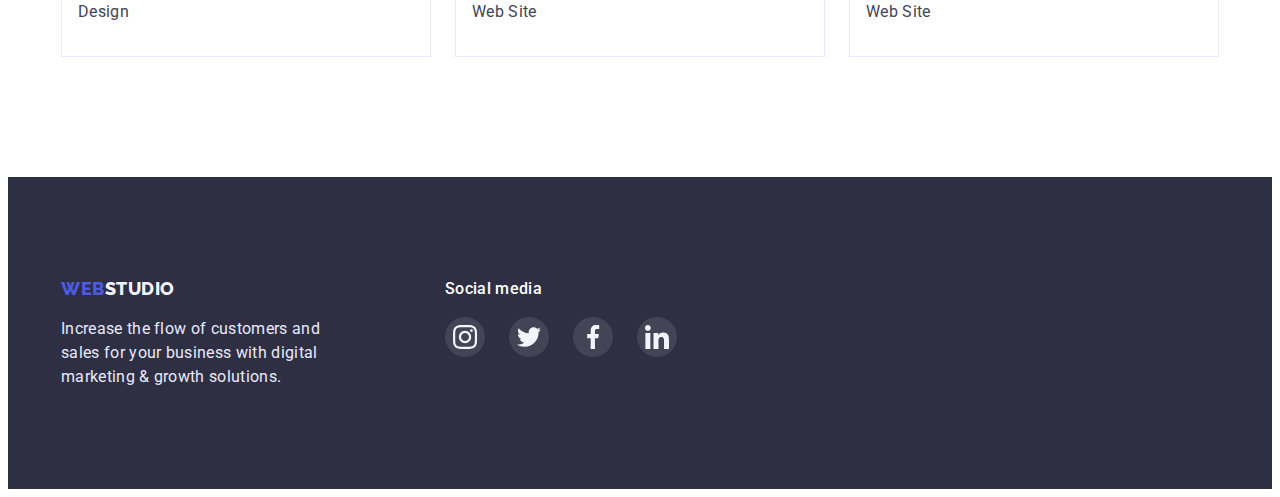
==== commit 44aae148: "update" ====
--- a/portfolio.html
+++ b/portfolio.html
@@ -22,7 +22,8 @@
   </head>
 
   <body>
-    <header class="page-header">
+    <div class="header1">
+    <header class="page-header">      
       <div class="container page-header-container">
         <nav class="header-nav">
           <a href="./index.html" class="logo-first"
@@ -57,8 +58,9 @@
           </ul>
         </address>
       </div>
+      
     </header>
-
+</div>
     <main>
       <section class="portfolio">
         <div class="container">
--- a/css/styles.css
+++ b/css/styles.css
@@ -53,6 +53,11 @@
   padding-bottom: 24px;
   border-bottom: 1px solid #e7e9fc;
 }
+.header1{
+ border-bottom: 1px solid #E7E9FC;
+  box-shadow: 0px 2px 1px rgba(46, 47, 66, 0.08), 0px 1px 1px rgba(46, 47, 66, 0.16), 0px 1px 6px rgba(46, 47, 66, 0.08);
+
+}
 .page-header-container {
   display: flex;
   align-items: center;
@@ -181,7 +186,7 @@
   width: 264px;
   height: 112px;
   align-items: center;
-  margin: 8px;
+  margin bottom: 8px;
 }
 
 .description {
@@ -286,6 +291,7 @@
   width: 40px;
   height: 40px;
 }
+
 .socials-link {
   display: flex;
   align-items: center;
@@ -307,6 +313,7 @@
 }
 .footer-title {
   max-width: 264px;
+  margin-right: 120px;
 }
 
 .description-footer {
@@ -316,7 +323,15 @@
   letter-spacing: 0.02em;
   color: var(--mains-color);
 }
-
+.socials-tittle {
+  font-family: 'Roboto';
+  font-style: normal;
+  font-weight: 500;
+  font-size: 16px;
+  line-height: 1.5;
+  letter-spacing: 0.02em;
+  color: #ffffff;
+}
 .logo-footer {
   font-family: 'Raleway';
   font-weight: 800;
@@ -377,6 +392,8 @@
 .button-portfolio:focus {
   background-color: #404bbf;
   color: var(--main-color);
+ box-shadow: 0px 3px 1px rgba(0, 0, 0, 0.1), 
+ 0px 2px 1px rgba(0, 0, 0, 0.08), 0px 2px 2px rgba(0, 0, 0, 0.12);
 }
 
 .about-portfolio {
@@ -387,7 +404,9 @@
   box-shadow: 0px 1px 6px rgba(46, 47, 66, 0.08),
     0px 1px 1px rgba(46, 47, 66, 0.16), 0px 2px 1px rgba(46, 47, 66, 0.08);
 }
-
+.portfolio-link{
+  text-decoration: none;
+}
 .customers-title {
   font-size: 36px;
   line-height: 1.11;
@@ -398,8 +417,8 @@
   padding-bottom: 72px;
 }
 .sections-customers {
-  padding-bottom: 120px;
-  padding-top: 130px;
+ margin-bottom : 120px;
+ margin-top: 130px;
 }
 
 .customer {
@@ -414,11 +433,11 @@
   height: 100%;
   border: 1px solid var(--customers-color);
   border-radius: 4px;
-  fill: var(--customers-color);
+  color: var(--customers-color);
 }
 .adress-customers:hover,
 .adress-customers:focus {
-  fill: #404bbf;
+  color: #404bbf;
   border-color: #404bbf;
 }
 
